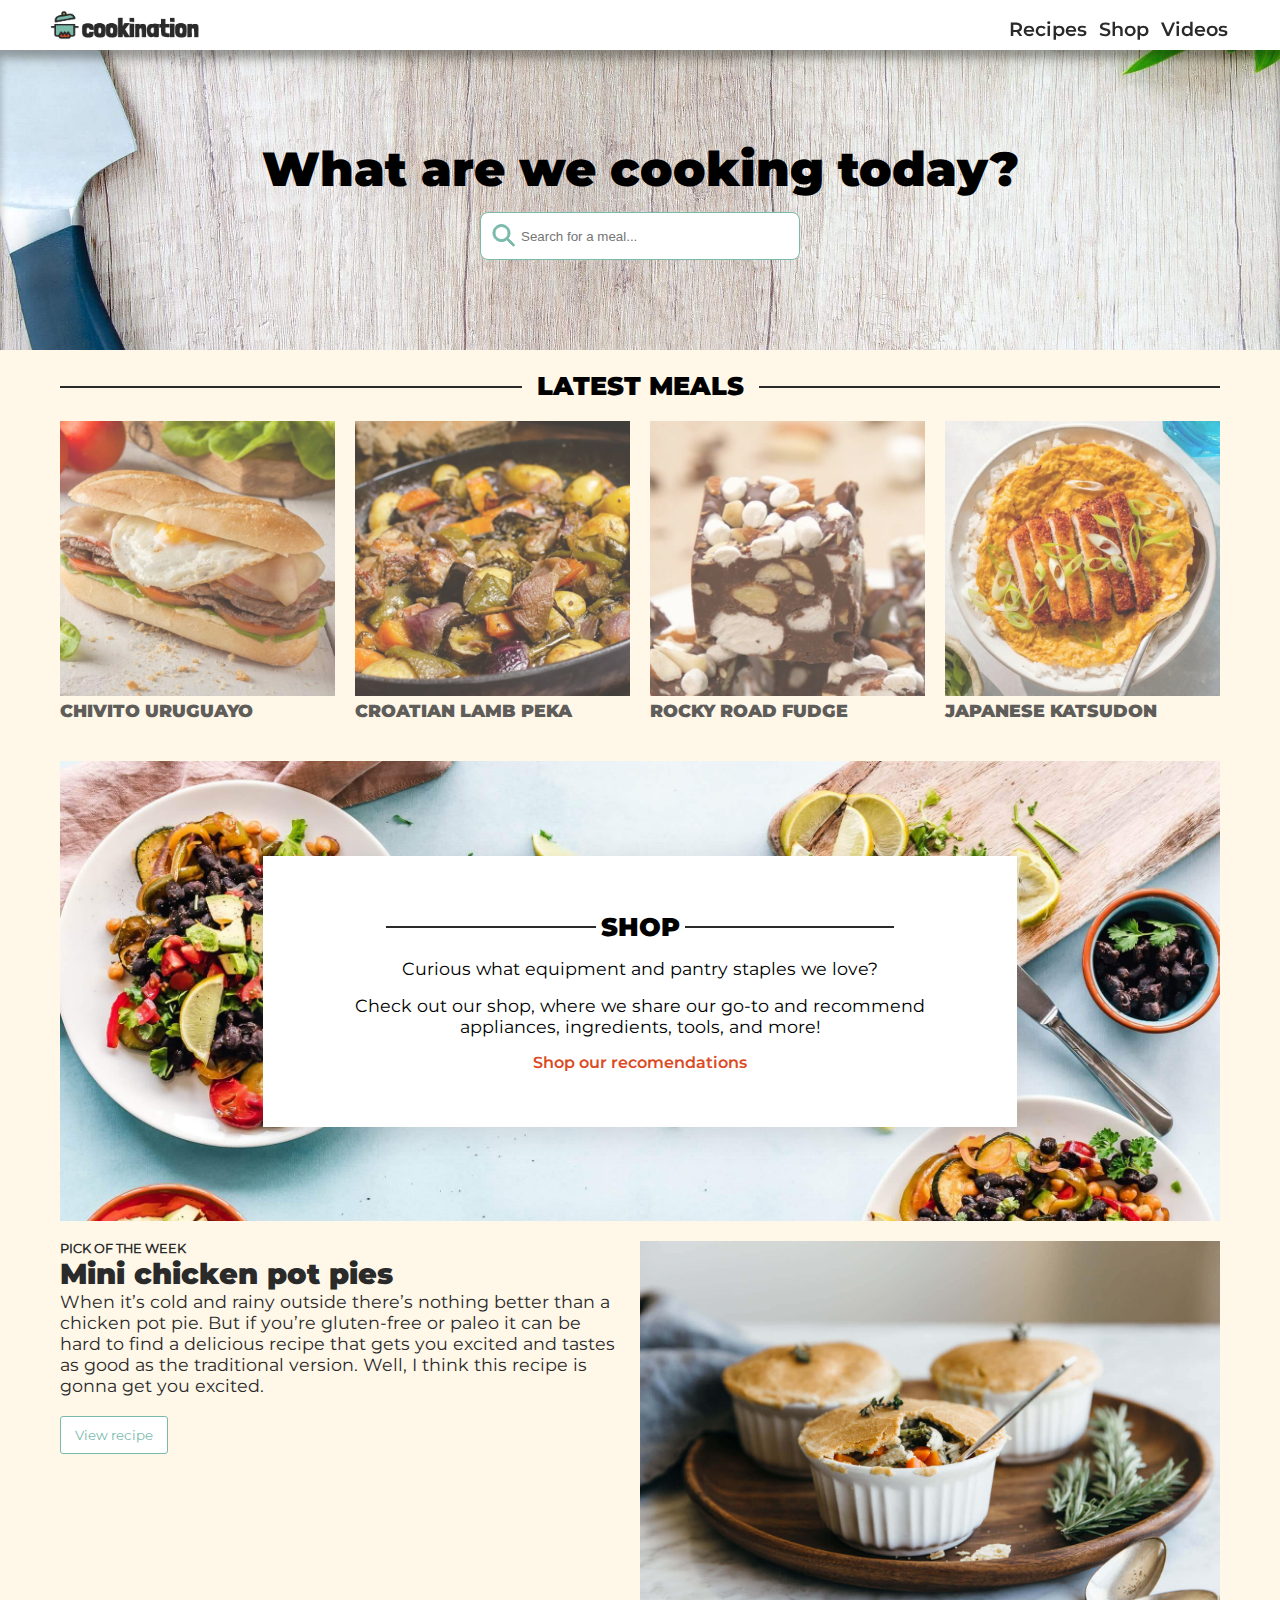
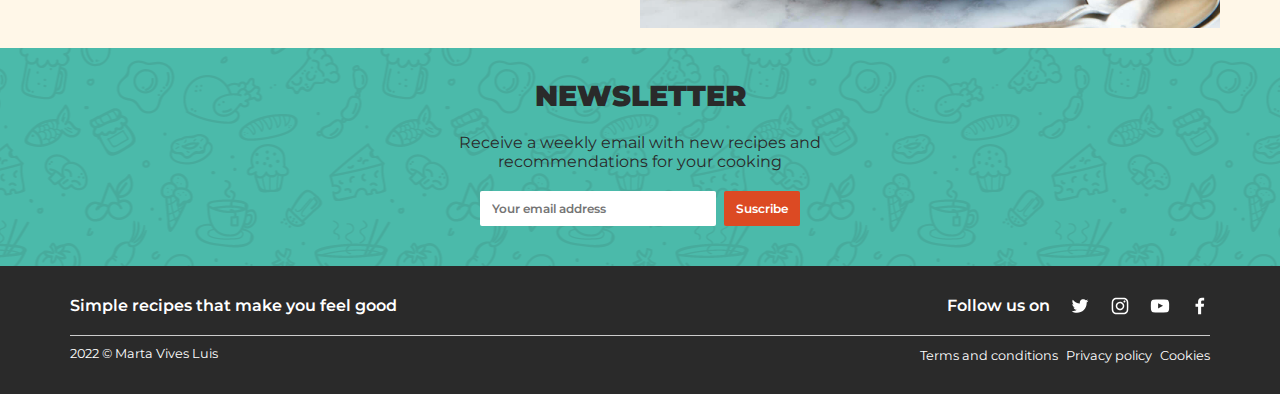
==== index.html @ 06e0c0ee "first version" ====
<!DOCTYPE html>
<html lang="en-US">

<head>
    <meta charset='utf-8'>
    <title>Index Page</title>
    <meta name='viewport' content='width=device-width, initial-scale=1'>
    <link rel='stylesheet' type='text/css' media='screen' href='styles.css'>
    <link rel="preconnect" href="https://fonts.googleapis.com">
    <link rel="preconnect" href="https://fonts.gstatic.com" crossorigin>
</head>

<body id="index">
    <header class="header-principal">
        <div class="container">
            <a href="index.html">
                <img src="img/logos/logo.png" class="header-logo" alt="Logo cooking">
            </a>
            <nav>
                <ul>
                    <li><a href="recipes.html">Recipes</a></li>
                    <li><a href="shop.html">Shop</a></li>
                    <li><a href="videos.html">Videos</a></li>
                </ul>
            </nav>
        </div>
    </header>
    <section class="search">
        <div class="search-container">
            <h1>
                What are we cooking today?
            </h1>
            <div class="input-container">
                <input type="search" name="search" id="search" placeholder="Search for a meal...">
                <svg class="input-icon-search" width="23" height="23" viewBox="0 0 23 23" fill="none"
                xmlns="http://www.w3.org/2000/svg">
                <path
                d="M16.4288 13.9992L16.1834 14.3437L16.4825 14.6428L22.2071 20.3674C22.5976 20.7579 22.5976 21.3911 22.2071 21.7816C21.8166 22.172 21.1834 22.172 20.7929 21.7816L15.0683 16.057L14.7692 15.7579L14.4247 16.0032C13.0354 16.9927 11.3364 17.5745 9.5 17.5745C4.80558 17.5745 1 13.7689 1 9.07446C1 4.38004 4.80558 0.574463 9.5 0.574463C14.1944 0.574463 18 4.38004 18 9.07446C18 10.9108 17.4182 12.6099 16.4288 13.9992ZM9.5 2.57446C5.91015 2.57446 3 5.48461 3 9.07446C3 12.6643 5.91014 15.5745 9.5 15.5745C13.0898 15.5745 16 12.6643 16 9.07446C16 5.48461 13.0898 2.57446 9.5 2.57446Z"
                fill="#79BAAB" stroke="#79BAAB" />
            </svg>
        </div>
    </div>
    </section>
   
    <div class="home-container">
    <section class="articles-grid">
            <div class="container-articles-grid">
                <h2>
                    <span><span class="black-bar"> </span>Latest Meals<span class="black-bar"> </span></span>
                </h2>
            </div>
            <div class="container-articles-grid-photos">
                <div class="container-articles-grid-link">
                    <a href="" title="Chivito Uruguayo recipe">
                        <img src="img/meals/chivito.jpg" alt="Logo cooking">
                        <h3>
                            Chivito uruguayo
                        </h3>
                    </a>
                </div>
                <div class="container-articles-grid-link">
                    <a href="" title="Croatian Lamb Peka recipe">
                        <img src="img/meals/lamb-peka.jpg" alt="Logo cooking">
                        <h3>
                            Croatian Lamb Peka
                        </h3>
                    </a>
                </div>
                <div class="container-articles-grid-link">
                    <a href="" title="Rocky Road Fudge recipe">
                        <img src="img/meals/rocky-road.jpg" alt="Logo cooking">
                        <h3>
                            Rocky Road Fudge
                        </h3>
                    </a>
                </div>
                <div class="container-articles-grid-link">
                    <a href="" title="Japanese Katsudon recipe">
                        <img src="img/meals/katsudon.jpg" alt="Logo cooking">
                        <h3>
                            Japanese Katsudon
                        </h3>
                    </a>
                </div>
            </div>
        </section>
        <section class="shop-information">
            <div class="card-shop">
                <h2>
                    <span>
                        Shop
                    </span>
                </h2>
                <p>
                    Curious what equipment and pantry staples we love?
                </p>
                <p>
                    Check out our shop, where we share our go-to and recommend appliances, ingredients, tools, and more!
                </p>
                <a href="#">
                    Shop our recomendations
                </a>
            </div>
        </section>
        <article class="Mini-chicken">
            <div class="mini-chicken-article-info">
            <header>
                <h4>
                    Pick of the week
                </h4>
                <h5>
                    Mini chicken pot pies
                </h5>
            </header>
            <p class="intro">
                When it’s cold and rainy outside there’s nothing better than a chicken pot pie. But if you’re
                gluten-free or paleo it can be hard to find a delicious recipe that gets you excited and tastes as good
                as the traditional version. Well, I think this recipe is gonna get you excited.
            </p>
            <p><button type="submit">View recipe</button></p>
        </div>
            <img src="img/pick-week.jpg" alt="Logo cooking" class="article-image">
        </article>
    </div>
        
    <footer>
        <div class="social-container">
            <div class="text-container">
                <h5>
                    NEWSLETTER
                </h5>
                <p>
                    Receive a weekly email with new recipes and recommendations for your cooking
                </p>
                <div class="newsletter">
                    <input type="email" placeholder="Your email address" name="email" id="email">
                    <button type="submit">Suscribe</button>
                </div>
            </div>
        </div>
        <div class="social-media">
            <div class="separator-contents">
                <div class="social-media-links">
                    <p class="bold-paragraph">
                        Simple recipes that make you feel good
                    </p>
                    <div class="social-media-links-icons">
                        <p>
                            Follow us on
                        </p>
                        <ul class="list-images">
                            <li class="twitter"><a href="#"></a></li>
                            <li class="instagram"><a href=""></a></li>
                            <li class="youtube"><a href=""></a></li>
                            <li class="facebook"><a href=""></a></li>
                        </ul>
                    </div>
                </div>
                <hr>
                <div class="social-media-resources">
                    <p class="student-data">2022 &copy; Marta Vives Luis</p>
                    <ul class="web-links-interest">
                        <li><a href="">Terms and conditions</a></li>
                        <li><a href="">Privacy policy</a></li>
                        <li><a href="">Cookies</a></li>
                    </ul>
                </div>
            </div>
        </div>
    
    </footer>
</body>



</html>
---- styles.css ----
/*Fonts*/
@font-face {
  font-family: "Montserrat-400";
  font-style: normal;
  font-weight: 400;
  font-display: swap;
  src: url(./fonts/400.woff2) format("woff2");
  unicode-range: U+0000-00FF, U+0131, U+0152-0153, U+02BB-02BC, U+02C6, U+02DA,
    U+02DC, U+2000-206F, U+2074, U+20AC, U+2122, U+2191, U+2193, U+2212, U+2215,
    U+FEFF, U+FFFD;
}
@font-face {
  font-family: "Montserrat-600";
  font-style: normal;
  font-weight: 600;
  font-display: swap;
  src: url(./fonts/600.woff2) format("woff2");
  unicode-range: U+0000-00FF, U+0131, U+0152-0153, U+02BB-02BC, U+02C6, U+02DA,
    U+02DC, U+2000-206F, U+2074, U+20AC, U+2122, U+2191, U+2193, U+2212, U+2215,
    U+FEFF, U+FFFD;
}
@font-face {
  font-family: "Montserrat-900";
  font-style: normal;
  font-weight: 900;
  font-display: swap;
  src: url(./fonts/900.woff2) format("woff2");
  unicode-range: U+0000-00FF, U+0131, U+0152-0153, U+02BB-02BC, U+02C6, U+02DA,
    U+02DC, U+2000-206F, U+2074, U+20AC, U+2122, U+2191, U+2193, U+2212, U+2215,
    U+FEFF, U+FFFD;
}
/*Main Styles*/
:root {
  --text-color: #2a2a2a;
  --dark-background: #2a2a2a;
  --text-color-dark-background: #ffffff;
  --header-background-color: #ffffff;
  --principal-color: #79baab;
  --news-letter-background: #4bbaaa;
  /*--principal-color: #309aa3;*/
  --principal-color-light: #c5e1db;
  --contrast-color: #dc4a23;
  --contrast-color-light: #eb9781;
  --body-background-color: #fff7e8;
  --principal-color-opacity: rgba(0, 143, 155, 0.4);
}
/*Restart the styles*/
* {
  margin: 0;
  padding: 0;
  list-style: none;
  box-sizing: border-box;
  text-decoration: none;
}
/*******************/
/****GENERAL ONES****/
html {
  height: 100%;
}
body {
  height: 100%;
  background-color: var(--body-background-color);
}
h1 {
  font-size: 3rem;
  text-align: center;
  text-transform: uppercase;
  font-family: Montserrat-900;
}
h2 {
  width: 100%;
  text-align: center;
  position: relative;
  font-size: 1.6rem;
  text-transform: uppercase;
  font-family: Montserrat-900;
}
h2::before {
  border-top: 2px solid var(--text-color);
  content: "";
  position: absolute;
  top: 50%;
  left: 20px;
  right: 20px;
  bottom: 0;
}
h2 span {
  padding: 0 5px;
  position: relative;
  width: 80%;
  margin: 20px auto;
}
h3 {
  font-size: 1.1em;
  font-family: Montserrat-900;
  text-transform: uppercase;
  color: var(--text-color);
}
h4 {
  font-size: 0.8em;
  font-family: Montserrat-400;
  text-transform: uppercase;
  color: var(--text-color);
}
h5 {
  color: var(--text-color);
  font-family: Montserrat-900;
  font-size: 1.8em;
}
h6 {
  font-size: 1.1em;
  font-family: Montserrat-900;
  text-transform: uppercase;
  color: var(--text-color);
}
p {
  font-family: Montserrat-400;
  font-size: 1em;
}
/********************************************************************/
/*******************************Header*******************************/
.header-principal {
  background-color: var(--header-background-color);
  top: 0;
  padding-top: 10px;
  padding-bottom: 10px;
  min-width: 220px;
  position: fixed;
  z-index: 100;
  width: 100%;
  height:80px;
}
.header-principal .container {
  display: flex;
  flex-direction: column;
  align-items: center;
}
.header-logo {
  width: 150px;
  height: auto;
}
.header-principal .container nav ul {
  display: flex;
  margin-top: 4px;
}
.header-principal .container nav ul li {
  margin-right: 12px;
}
.header-principal .container nav ul li a {
  color: var(--text-color);
  font-family: Montserrat-600;
  font-size: 1.2rem;
}
.header-principal .container nav ul li a:hover {
  color: var(--principal-color);
  border-bottom-color: var(--principal-color);
}
.header-principal .container nav ul li.selected a {
  border-bottom: 1.4px dashed black;
  padding-bottom: 1px;
  font-family: Montserrat-900;
}
.header-principal .container nav ul li.selected a:hover {
  border-bottom-color: var(--principal-color);
}
/********************************************************************/
/*********************STYLES***********************/
.search {
  min-width: 220px;
  margin-top: 80px;
}
.search .search-container {
  background-image: url("img/knife-bg.jpg");
  background-size: cover;
  background-position: center;
  background-repeat: no-repeat;
  height: 300px;
  display: flex;
  flex-direction: column;
  align-items: center;
  justify-content: center;
  box-shadow: rgb(0 0 0 / 30%) 0px 8px 8px 0px inset;
}
.search .search-container h1 {
  text-align: center;
  text-transform: none;
  margin-bottom: 14px;
  width: 75%;
}
.input-container {
  width: 75%;
  position: relative;
  z-index: 10;
}
.input-container input {
  height: 48px;
  width: 100%;
  border-radius: 8px;
  padding-left: 40px;
  border: 1px solid var(--principal-color);
}
.input-container .input-icon-search {
  position: absolute;
  left: 12px;
  top: 12px;
}
.main-content-container .filters {
  display: none; /*no aparezca/ocupe espacio*/
  padding-top: 15px;
}
.main-content-container .filters .search-filter , .main-content-container .filters .filter-option1, .main-content-container .filters .filter-option2{
    margin-left:20px;
    margin-right:20px;
    margin-bottom: 15px;

  }
.main-content-container .filters .search-filter h3, .main-content-container .filters .filter-option1 h3, .main-content-container .filters .search-filter h3, .main-content-container .filters .filter-option2 h3{
    margin-bottom: 10px
  }
.main-content-container .filters .input-container {
    width: 100%;
  }
.main-content-container .filters .filter-option1 .filter-option1-list li, .main-content-container .filters .filter-option2 .filter-option1-list li{
    margin-bottom: 4px;
    display: flex;
    align-items: center;
    gap: 5px;
    font-family: Montserrat-400;
    font-size: 0.8em;
    align-items: center;
}
#index .articles-grid .container-articles-grid-photos{
  margin-bottom:20px;
  margin-top:20px;
}
#index .articles-grid{
  margin-top:20px;
}
.articles-grid .container-articles-grid {
  width: 100%;
}
.articles-grid .container-articles-grid h2 span {
  background-color: var(--body-background-color);
}
.articles-grid .container-articles-grid-photos {
  display: grid;
  grid-template-columns: repeat(auto-fill, minmax(174px, 1fr));
  grid-auto-rows: minmax(100px, auto);
  padding-left: 20px;
  padding-right: 20px;
  padding-bottom: 20px;
  gap: 20px;
}
.articles-grid .container-articles-grid-photos img {
  max-width: 100%;
  height: auto;
}
.articles-grid .container-articles-grid-photos .container-articles-grid-link {
  opacity: 0.75;
  transition: all 0.25s;
}
.articles-grid .container-articles-grid-photos .container-articles-grid-link:hover {
  transform: scale(1.075);
  opacity: 1;
}
.pagination-nav ul{
  margin-top: 20px;
  padding: 0 20px;
  display: flex;
  justify-content: center;
  gap: 10px;
}
.pagination-nav-link{
  font-family: Montserrat-600;
  color: var(--news-letter-background);
}
.pagination-nav-link-selected{
  font-family: Montserrat-600;
  color:var(--text-color);
}
.shop-information {
  background-image: url("img/shop-bg.jpg");
  background-size: cover;
  background-position: start;
  background-repeat: no-repeat;
  height: 460px;
  display: flex;
  align-items: center;
  justify-content: center;
  min-width: 220px;
  margin-left:20px;
  margin-right:20px;
}
.shop-information .card-shop {
  background-color: white;
  display: flex;
  flex-direction: column;
  justify-content: center;
  align-items: center;
  width: 90%;
  padding: 45px 55px;
  box-shadow: rgba(100, 100, 111, 0.2) 0px 7px 29px 0px;
  gap:16px;
}
.shop-information .card-shop p {
  font-family: Montserrat-400;
  text-align: center;
  margin-bottom: 0px;
  margin-top: 0px;
  font-size: 1.1em;
}
.shop-information .card-shop a {
  color: var(--contrast-color);
  font-family: Montserrat-600;
  text-align: center;
  display: block;
}
.shop-information .card-shop span {
  background-color: var(--header-background-color);
}
.shop-information .card-shop h2::before {
  left: 15%;
  right: 15%;

}
.Mini-chicken {
  margin: 20px;
  margin-bottom: 0;
  background-color: var(--body-background-color);
}
.Mini-chicken .intro {
  color: var(--text-color);
  font-family: Montserrat-400;
  font-size: 1.1em;
}
.Mini-chicken .article-image {
  width: 100%;
  height: auto;
}
.Mini-chicken p > button {
  color: var(--principal-color);
  padding: 10px 14px;
  border: 1px solid var(--principal-color);
  border-radius: 3px;
  background-color: var(--header-background-color);
  font-family: Montserrat-400;
  margin-top: 20px;
  margin-bottom: 20px;
}
/**********************************footer**********************************/
footer {
  min-width: 220px;
  display: flex;
  flex-direction: column;
  color: white;
}

footer ul li a {
  color: white;
}
footer .social-container {
  position: relative;
  margin-top: 20px;
  background: var(--news-letter-background);
  display: flex;
  flex-direction: column;
  align-items: center;
  justify-content: center;
}
footer .social-container .text-container {
  display: flex;
  flex-direction: column;
  align-items: center;
  justify-content: center;
  width: 60%;
  gap: 20px;
  margin: 30px auto 40px auto;
  text-align: center;
  z-index: 50;
  color:var(--text-color);
}
footer .social-container::before {
  content: "";
  display: block;
  position: absolute;
  left: 0;
  top: 0;
  z-index: 1;
  opacity: 0.1;
  background-image: url("img/doodle.png");
  background-size: initial;
  background-position: bottom;
  background-repeat: repeat;
  width: 100%;
  height: 100%;
}
footer .social-container .text-container p {
  padding: 0 1px;
}
footer .social-container .text-container .newsletter {
  display: flex;
  gap: 8px;
  width: 80%;
}
footer .social-container .text-container .newsletter input {
  width: 80%;
  padding: 10px 12px;
  font-family: Montserrat-600;
  font-size: 0.75em;
  padding-right: 10px;
  border: 0;
  border-radius: 2px;
}
footer .social-container .text-container .newsletter button {
  width: fit-content;
  padding: 10px 12px;
  background-color: var(--contrast-color);
  border-radius: 2px;
  border: 0.5px;
  color: white;
  font-family: Montserrat-600;
  font-size: 0.75em;
  transition: background-color 500ms;
}
footer .social-container .text-container .newsletter button:hover{
  background-color: #ef7655;
  transition: background-color 500ms;
  cursor: pointer;
  box-shadow: rgba(100, 100, 70, 0.8) 0px 4px 10px 0px;;
}
footer .social-media {
  background-color: var(--dark-background);
  color: white;
}
footer .social-media .separator-contents {
  width: 100%;
  padding: 30px;
  display: flex;
  flex-direction: column;
  align-items: center;
  justify-content: center;
}
footer .social-media .separator-contents .social-media-resources{
    display: flex;
    flex-direction: column;
    align-items: center;
    justify-content: center;
}
footer .social-media .separator-contents .social-media-resources .student-data{
  font-family: Montserrat-400;
  font-size: 0.8em;
}
footer .social-media .separator-contents .social-media-links .social-media-links-icons{
    display: flex;
    flex-direction: column;
    align-items: center;
    justify-content: center;
    gap: 10px;
}
footer .social-media .separator-contents .social-media-links .social-media-links-icons p{
  font-family: Montserrat-400;
}
footer .social-media .separator-contents hr {
  width: 100%;
  height: 1px;
  border: 0;
  border-top: 1px solid #ccc;
  margin-bottom: 10px;
}
footer .social-media .separator-contents .bold-paragraph {
  margin-bottom: 20px;
  font-family: Montserrat-600;
  text-align: center;
}
footer .social-media .separator-contents .list-images {
  display: flex;
  margin-bottom: 10px;
}
footer .social-media .separator-contents .list-images li {
  width: 20px;
  height: 20px;
}
footer .social-media .separator-contents .list-images li:not(.facebook) {
    margin-right: 20px;
}
footer .social-media .separator-contents .list-images li a::before {
  content: "";
  width: 20px;
  height: 20px;
  background-size: 100% 100%;
  background-repeat: no-repeat;
  background-position: 50% 50%;
  position: absolute;
}
.list-images > li.facebook a::before {
  background-image: url("../img/icons/facebook.svg");
}
.list-images > li.facebook a:hover {
  
  filter: invert(32%) sepia(20%) saturate(1529%) hue-rotate(182deg) brightness(97%) contrast(93%);
}

.list-images > li.instagram a::before {
  background-image: url("../img/icons/instagram.svg");
}
.list-images > li.instagram a:hover{
  filter: brightness(50%) invert(100%) sepia(25%) saturate(5836%) hue-rotate(311deg) brightness(107%) contrast(103%);
}
.list-images > li.twitter a::before {
  background-image: url("../img/icons/twitter.svg");
}
.list-images > li.twitter a:hover{
  filter: invert(47%) sepia(87%) saturate(1833%) hue-rotate(163deg) brightness(97%) contrast(104%);
}
.list-images > li.youtube a::before {
  background-image: url("../img/icons/youtube.svg");
}
.list-images > li.youtube a:hover {
  background-image: url("../img/icons/youtube.svg");
  filter: invert(40%) sepia(99%) saturate(5548%) hue-rotate(349deg) brightness(98%) contrast(103%);
}
footer .social-media .separator-contents .web-links-interest {
  margin-top: 20px;
    display: flex;
    justify-content: center;
    align-items: center;
    flex-direction: row;
    flex-wrap: wrap;
    gap: 8px;
}
footer .social-media .separator-contents .web-links-interest li a{
  font-family: Montserrat-400;
  font-size: 0.8em;
  transition: color 500ms;
  
}
footer .social-media .separator-contents .web-links-interest li a:hover{
  color:var(--principal-color);
  transition: color 500ms;
  transform:scale(1.075);
}
/**videos,recipes & shop**/
.introduction-section {
    margin-top: 100px;
    margin-bottom: 15px;
  }
.introduction-section .section-header {
    display: flex;
    gap: 10px;
    flex-direction: column;
    justify-content: center;
    align-items: center;
    padding: 10px 30px;
  }
.introduction-section .section-header p {
    text-align: center;
  } 
.introduction-section .videos-list-cards {
    padding: 10px;
    padding-right: 14px;
    display: grid;
    gap: 20px;
    display: grid;
    grid-template-columns: 1fr;
    max-width: 1200px;
    margin: auto;
  }
.introduction-section .videos-list-cards .video-card {
    background-color: var(--header-background-color);
  }
.introduction-section .videos-list-cards .video-card .video-player {
    width: 100%;
    height: 315px;
  }
.introduction-section .videos-list-cards .video-card .video-description {
    display: flex;
    gap: 10px;
    flex-direction: column;
    /* justify-content: center; */
    /* align-items:; */
    padding: 10px 10px;
  }
  /**************************/
/*Tamaño pantalla ordenador*/
@media screen and (min-width: 601px) {
  .header-principal {
    box-shadow: rgba(100, 100, 70, 0.2) 0px 7px 29px 0px;
    height:50px;
  }
  .search {
    margin-top: 50px;
  }
  .input-container {
    width: 25%;
    position: relative;
    z-index: 10;
  }
  .header-principal .container {
    display: flex;
    align-items: center;
    flex-direction: row;
    justify-content: space-between;
    max-width: 1200px;
    margin: 0 auto;
    padding-left: 10px;
  }
  .introduction-section .section-header {
    align-items: start;
    max-width: 1200px;
    margin: 0 auto;
    padding: 0px;
  }
  .introduction-section .section-header p {
    margin-right: 14px;
  }
  .main-content-container .filters {
    display: block; /*no aparezca/ocupe espacio*/
    background-color: white;
    margin-left: 13px;
    width: 25%;
  }
  footer .social-media .separator-contents .social-media-links .social-media-links-icons p{
    font-family: Montserrat-600;
  }
  .main-content-container {
    display: flex;
    flex-direction: row;
    max-width: 1200px;
    margin: 0 auto;
  }
  .home-container {
    max-width: 1200px;
    margin:0 auto;
  }
  .articles-grid {
    width: 100%;
  }
  .articles-grid .container-articles-grid-photos {
    display: grid;
    grid-template-columns: repeat(2, minmax(174px, 1fr));
    grid-auto-rows: minmax(100px, auto);
    padding-left: 20px;
    padding-right: 20px;
    padding-bottom: 20px;
    gap: 20px;
  }
  #index .articles-grid .container-articles-grid-photos {
    display: grid;
    grid-template-columns: repeat(4, minmax(80px, 1fr));
    grid-auto-rows: minmax(80px, auto);
    padding-left: 20px;
    padding-right: 20px;
    padding-bottom: 20px;
    gap: 20px;
  }
  .shop-information .card-shop {
    background-color: white;
    display: flex;
    flex-direction: column;
    justify-content: center;
    align-items: center;
    width: 65%;
    padding: 55px 60px;
    box-shadow: rgba(100, 100, 111, 0.2) 0px 7px 29px 0px;
    gap:16px;
  }
  .shop-information .card-shop h2::before {
    left: 10%;
    right: 10%;
  }
  .introduction-section .videos-list-cards {
    grid-template-columns: repeat(2, 1fr);
  }
  .social-container .text-container {
    max-width: 20%;
    min-width: 400px;
  }
  .social-media-links {
    width: 100%;
    align-items: center;
  }
  .social-media .separator-contents {
    max-width: 1200px;
    margin: 0 auto;
    padding: 0;
  }
  .social-media-links {
    display: flex;
    flex-direction: row;
    align-items: normal;
    justify-content: space-between;
  }
  footer .social-media .separator-contents .web-links-interest {
      margin-top:0;
  }
  footer .social-media .separator-contents .social-media-resources{
    display: flex;
    flex-direction: row;
    align-items: normal;
    justify-content: space-between;
    width:100%
  }
  .separator-contents .bold-paragraph {
    margin-bottom: 0px;
  }
  footer .social-media .separator-contents .social-media-links .social-media-links-icons {
    display: flex;
    flex-direction: row;
    align-items: normal;
    gap: 20px;
  }
  .introduction-section .section-header p {
    text-align: left;
}
.introduction-section{
    margin-left:20px;
}
.Mini-chicken{
    display: flex;
    align-items: left;
    flex-direction: row;
    gap:20px;
}
.Mini-chicken .article-image{
    width:50%;
}
.mini-chicken-article-info{
    display: flex;
    align-items: left;
    flex-direction: column;
    width:50%;
}
}
@media screen and (min-width: 801px) {
  .articles-grid .container-articles-grid-photos {
    display: grid;
    grid-template-columns: repeat(3, minmax(174px, 1fr));
    grid-auto-rows: minmax(100px, auto);
    padding-left: 20px;
    padding-right: 20px;
    padding-bottom: 20px;
    gap: 20px;
  }
}
@media screen and (max-width: 360px) {
  .shop-information .card-shop {
    padding: 6px 6px;
    box-shadow: rgba(100, 100, 111, 0.2) 0px 7px 29px 0px;
  }
  footer .social-container .text-container .newsletter{
    display: flex;
    align-items: center;
    flex-direction: column;
    width: 100%;
  }
  footer .social-container .text-container .newsletter button{
    
    width: 80%;
  }
}
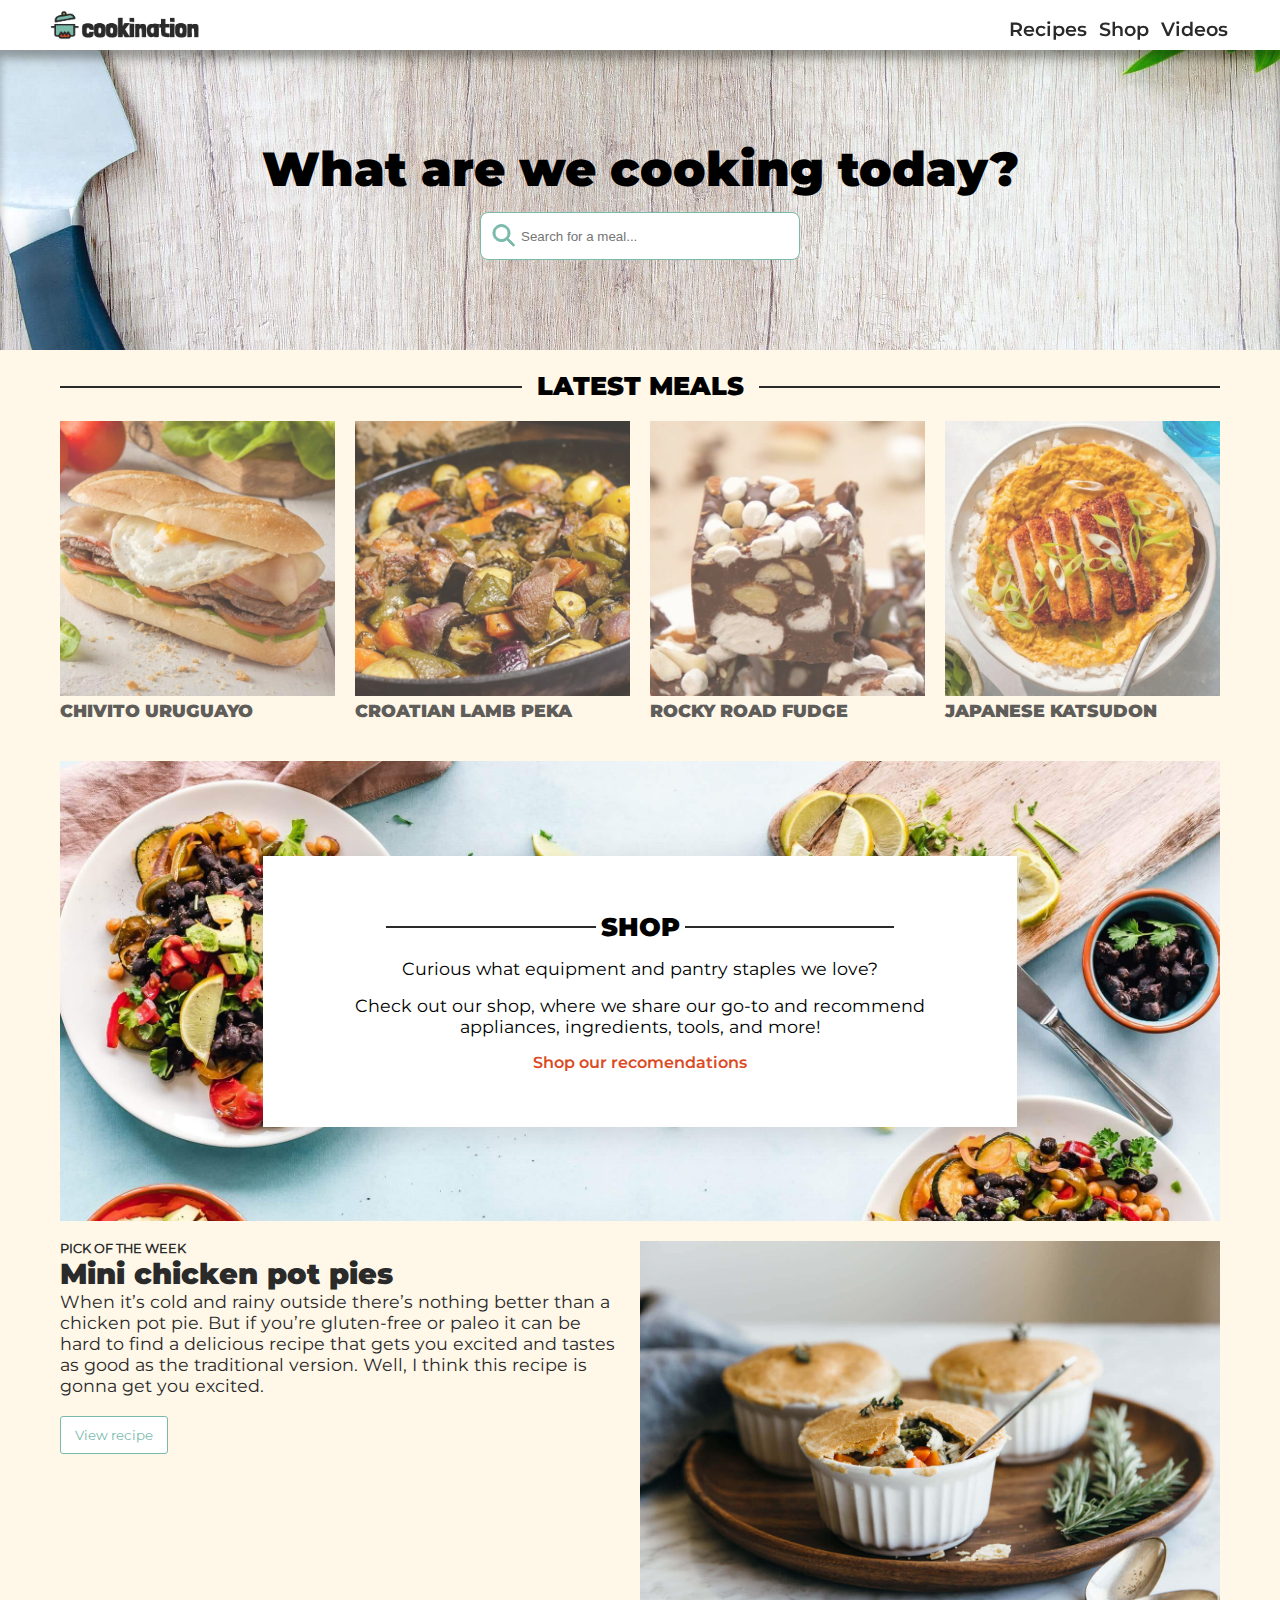
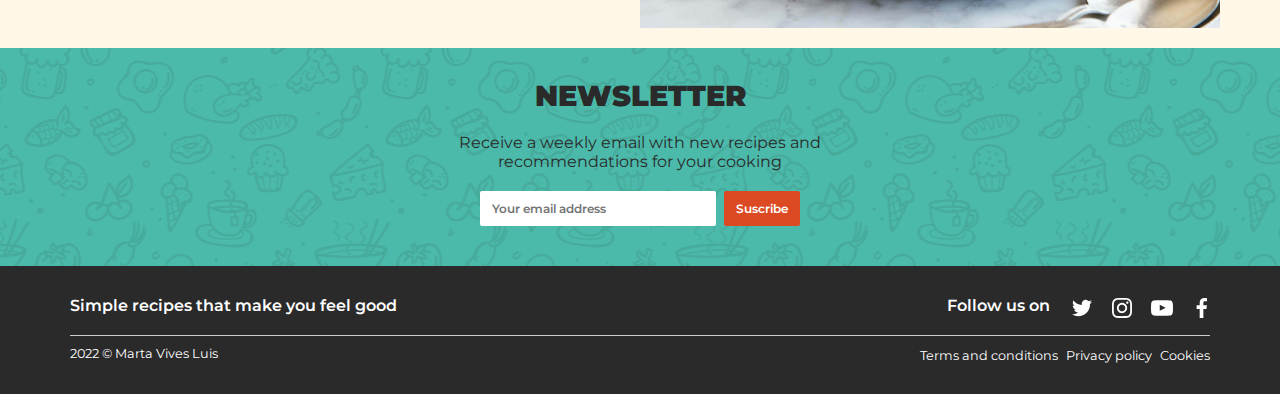
==== commit e4ebf995: "svg problem" ====
--- a/index.html
+++ b/index.html
@@ -149,10 +149,10 @@
                             Follow us on
                         </p>
                         <ul class="list-images">
-                            <li class="twitter"><a href="#"></a></li>
-                            <li class="instagram"><a href=""></a></li>
-                            <li class="youtube"><a href=""></a></li>
-                            <li class="facebook"><a href=""></a></li>
+                            <li class="twitter"><a href="#"><img src="img/icons/twitter.svg" /></a></li>
+                            <li class="instagram"><a href=""><img src="img/icons/instagram.svg" /></a></li>
+                            <li class="youtube"><a href=""><img src="img/icons/youtube.svg" /></a></li>
+                            <li class="facebook"><a href=""><img src="img/icons/facebook.svg" /></a></li>
                         </ul>
                     </div>
                 </div>
--- a/styles.css
+++ b/styles.css
@@ -492,33 +492,23 @@
   background-position: 50% 50%;
   position: absolute;
 }
-.list-images > li.facebook a::before {
-  background-image: url("../img/icons/facebook.svg");
-}
+
 .list-images > li.facebook a:hover {
-  
   filter: invert(32%) sepia(20%) saturate(1529%) hue-rotate(182deg) brightness(97%) contrast(93%);
 }
 
-.list-images > li.instagram a::before {
-  background-image: url("../img/icons/instagram.svg");
-}
 .list-images > li.instagram a:hover{
   filter: brightness(50%) invert(100%) sepia(25%) saturate(5836%) hue-rotate(311deg) brightness(107%) contrast(103%);
 }
-.list-images > li.twitter a::before {
-  background-image: url("../img/icons/twitter.svg");
-}
+
 .list-images > li.twitter a:hover{
   filter: invert(47%) sepia(87%) saturate(1833%) hue-rotate(163deg) brightness(97%) contrast(104%);
 }
-.list-images > li.youtube a::before {
-  background-image: url("../img/icons/youtube.svg");
-}
+
 .list-images > li.youtube a:hover {
-  background-image: url("../img/icons/youtube.svg");
   filter: invert(40%) sepia(99%) saturate(5548%) hue-rotate(349deg) brightness(98%) contrast(103%);
 }
+
 footer .social-media .separator-contents .web-links-interest {
   margin-top: 20px;
     display: flex;
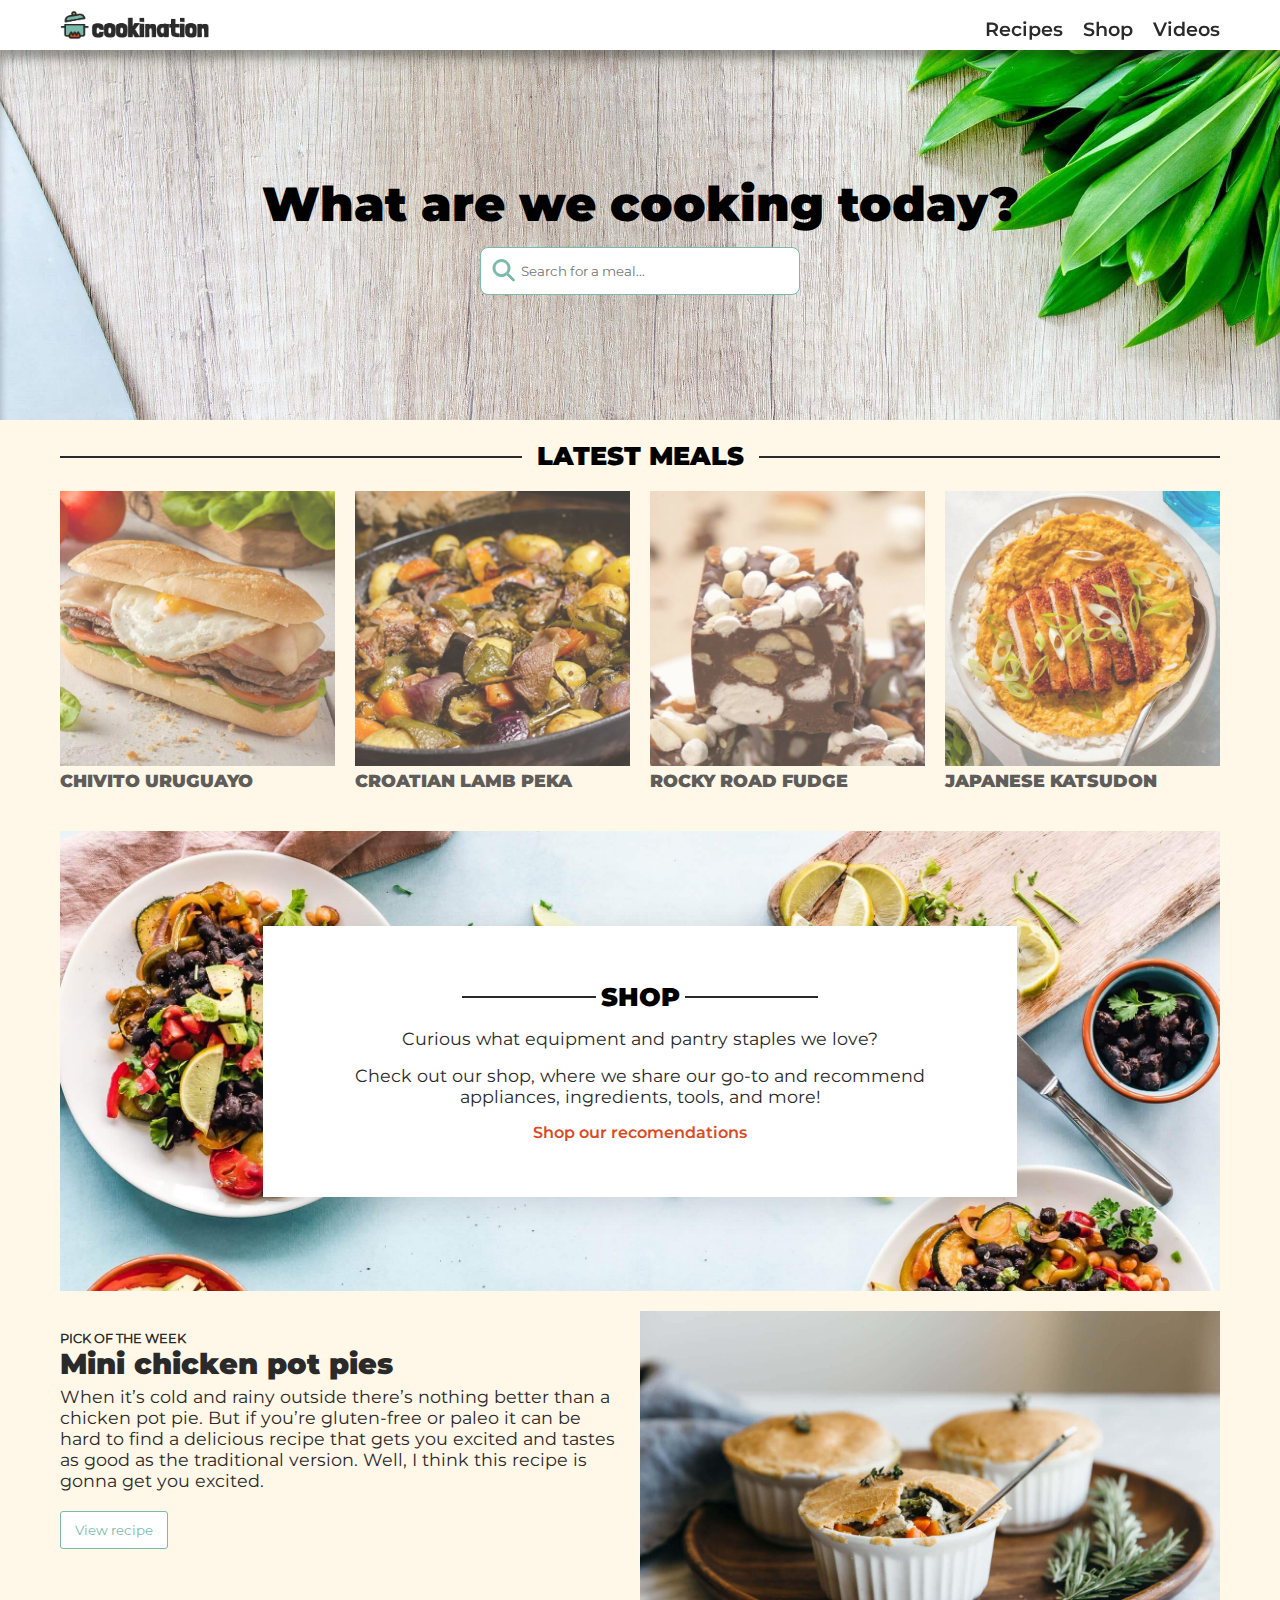
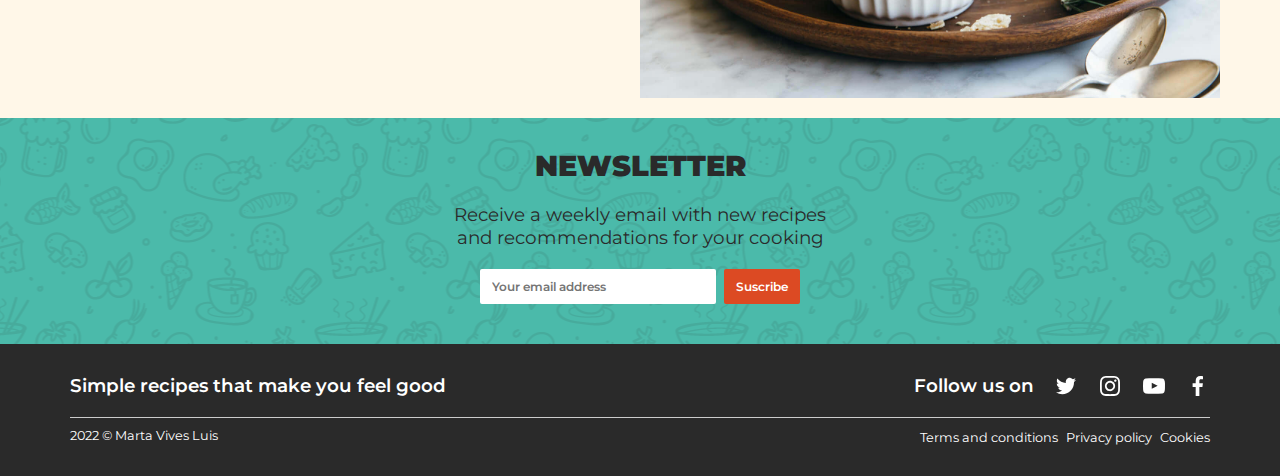
==== commit 4de9bbad: "modified some properties" ====
--- a/index.html
+++ b/index.html
@@ -14,7 +14,9 @@
     <header class="header-principal">
         <div class="container">
             <a href="index.html">
-                <img src="img/logos/logo.png" class="header-logo" alt="Logo cooking">
+                <img src="img/logos/logo.png" class="header-logo" width="150"
+                height="auto" alt="Logo cooking">
+                
             </a>
             <nav>
                 <ul>
@@ -97,7 +99,7 @@
                 <p>
                     Check out our shop, where we share our go-to and recommend appliances, ingredients, tools, and more!
                 </p>
-                <a href="#">
+                <a href="shop.html">
                     Shop our recomendations
                 </a>
             </div>
--- a/styles.css
+++ b/styles.css
@@ -106,7 +106,9 @@
   color: var(--text-color);
   font-family: Montserrat-900;
   font-size: 1.8em;
-}
+  margin-bottom:5px;
+}
+
 h6 {
   font-size: 1.1em;
   font-family: Montserrat-900;
@@ -115,7 +117,11 @@
 }
 p {
   font-family: Montserrat-400;
-  font-size: 1em;
+  font-size: 1.15em;
+  color:var(--text-color);
+}
+footer p{
+  color:white;
 }
 /********************************************************************/
 /*******************************Header*******************************/
@@ -135,16 +141,12 @@
   flex-direction: column;
   align-items: center;
 }
-.header-logo {
-  width: 150px;
-  height: auto;
-}
 .header-principal .container nav ul {
   display: flex;
   margin-top: 4px;
 }
 .header-principal .container nav ul li {
-  margin-right: 12px;
+  margin-right: 20px;
 }
 .header-principal .container nav ul li a {
   color: var(--text-color);
@@ -172,9 +174,9 @@
 .search .search-container {
   background-image: url("img/knife-bg.jpg");
   background-size: cover;
-  background-position: center;
+  background-position: top;
   background-repeat: no-repeat;
-  height: 300px;
+  height: 370px;
   display: flex;
   flex-direction: column;
   align-items: center;
@@ -198,6 +200,7 @@
   border-radius: 8px;
   padding-left: 40px;
   border: 1px solid var(--principal-color);
+  font-family: 'Montserrat-400';
 }
 .input-container .input-icon-search {
   position: absolute;
@@ -378,6 +381,9 @@
   text-align: center;
   z-index: 50;
   color:var(--text-color);
+}
+footer .social-container .text-container > h5{
+  margin-bottom: 0px
 }
 footer .social-container::before {
   content: "";
@@ -396,6 +402,7 @@
 }
 footer .social-container .text-container p {
   padding: 0 1px;
+  color: var(--text-color)
 }
 footer .social-container .text-container .newsletter {
   display: flex;
@@ -476,10 +483,6 @@
   display: flex;
   margin-bottom: 10px;
 }
-footer .social-media .separator-contents .list-images li {
-  width: 20px;
-  height: 20px;
-}
 footer .social-media .separator-contents .list-images li:not(.facebook) {
     margin-right: 20px;
 }
@@ -533,6 +536,7 @@
 .introduction-section {
     margin-top: 100px;
     margin-bottom: 15px;
+    
   }
 .introduction-section .section-header {
     display: flex;
@@ -541,13 +545,13 @@
     justify-content: center;
     align-items: center;
     padding: 10px 30px;
+    padding-left:20px;
   }
 .introduction-section .section-header p {
     text-align: center;
   } 
 .introduction-section .videos-list-cards {
-    padding: 10px;
-    padding-right: 14px;
+    padding: 10px 20px;
     display: grid;
     gap: 20px;
     display: grid;
@@ -586,19 +590,17 @@
     z-index: 10;
   }
   .header-principal .container {
-    display: flex;
-    align-items: center;
     flex-direction: row;
     justify-content: space-between;
     max-width: 1200px;
     margin: 0 auto;
-    padding-left: 10px;
+    padding-left: 20px;
   }
   .introduction-section .section-header {
     align-items: start;
     max-width: 1200px;
     margin: 0 auto;
-    padding: 0px;
+    
   }
   .introduction-section .section-header p {
     margin-right: 14px;
@@ -606,7 +608,6 @@
   .main-content-container .filters {
     display: block; /*no aparezca/ocupe espacio*/
     background-color: white;
-    margin-left: 13px;
     width: 25%;
   }
   footer .social-media .separator-contents .social-media-links .social-media-links-icons p{
@@ -617,6 +618,7 @@
     flex-direction: row;
     max-width: 1200px;
     margin: 0 auto;
+    padding-left:20px;
   }
   .home-container {
     max-width: 1200px;
@@ -655,8 +657,8 @@
     gap:16px;
   }
   .shop-information .card-shop h2::before {
-    left: 10%;
-    right: 10%;
+    left: 22%;
+    right: 22%;
   }
   .introduction-section .videos-list-cards {
     grid-template-columns: repeat(2, 1fr);
@@ -702,9 +704,7 @@
   .introduction-section .section-header p {
     text-align: left;
 }
-.introduction-section{
-    margin-left:20px;
-}
+
 .Mini-chicken{
     display: flex;
     align-items: left;
@@ -719,6 +719,7 @@
     align-items: left;
     flex-direction: column;
     width:50%;
+    padding-top:20px;
 }
 }
 @media screen and (min-width: 801px) {
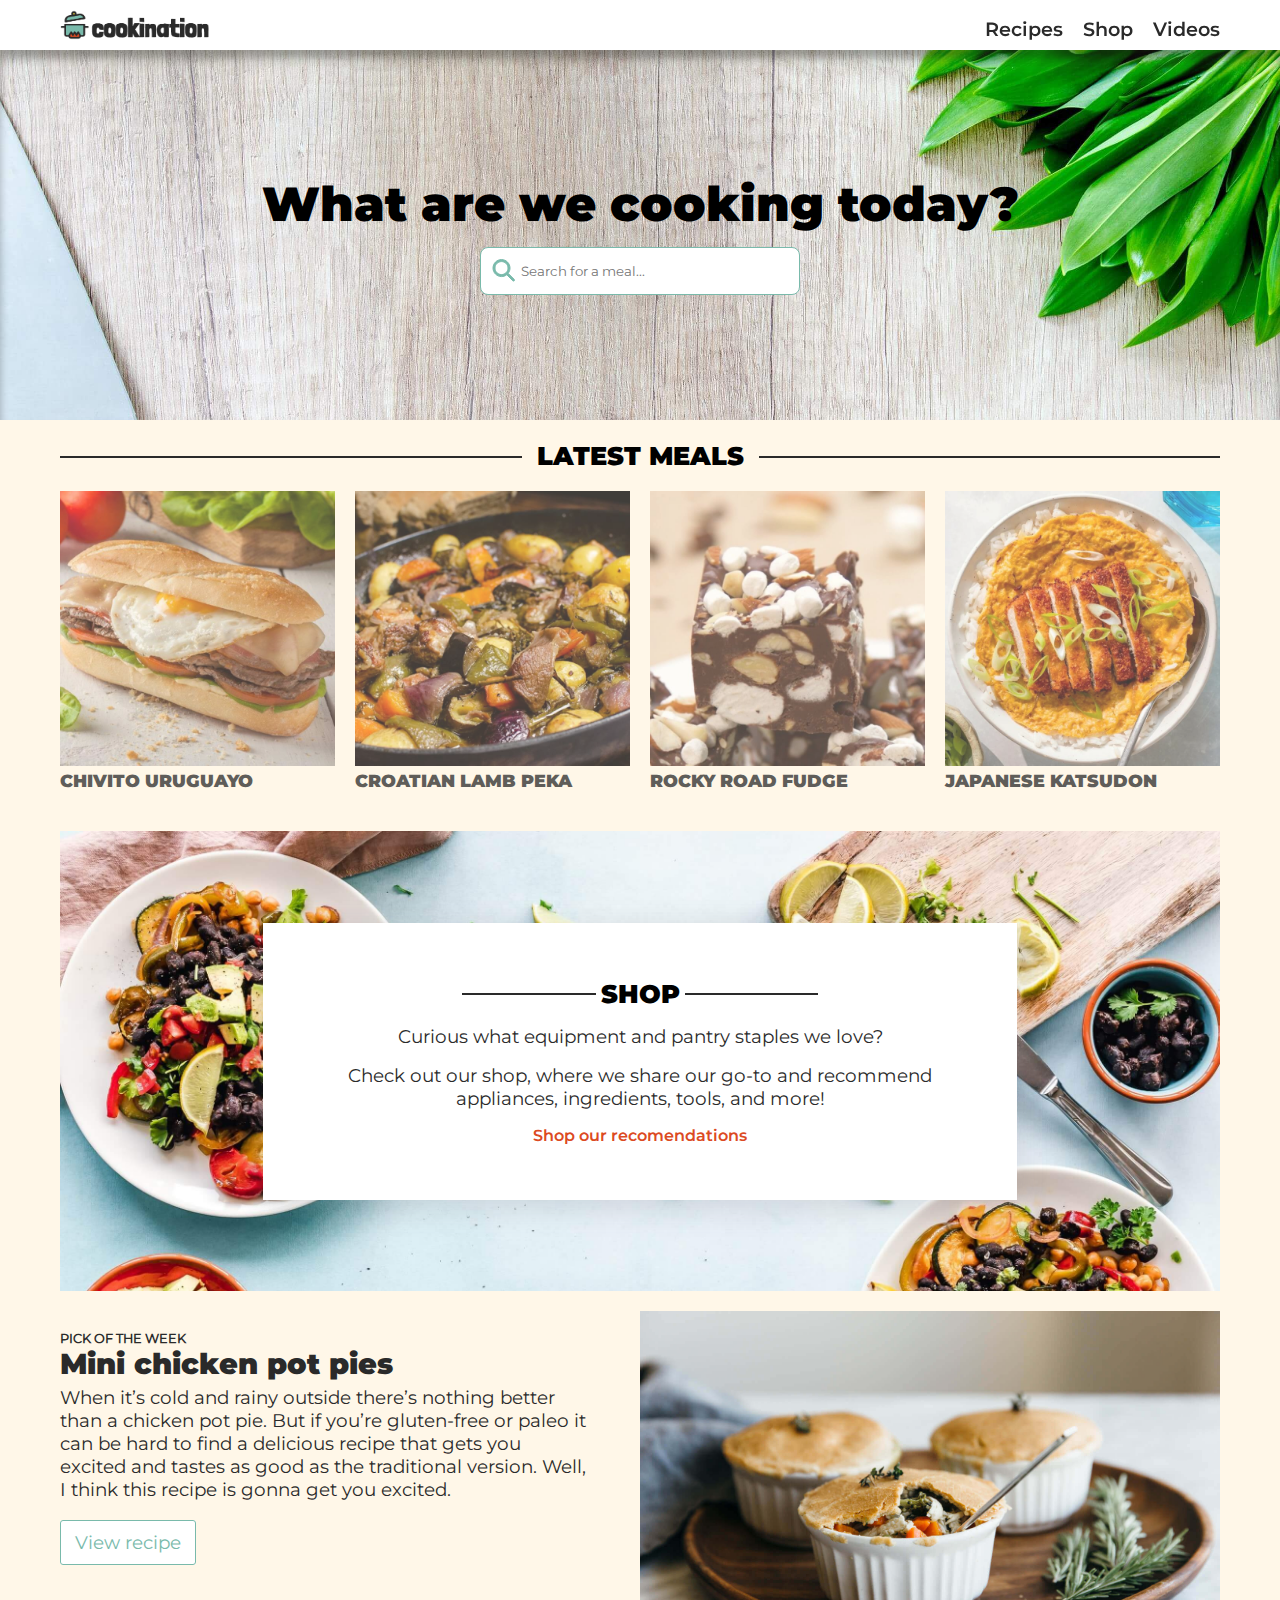
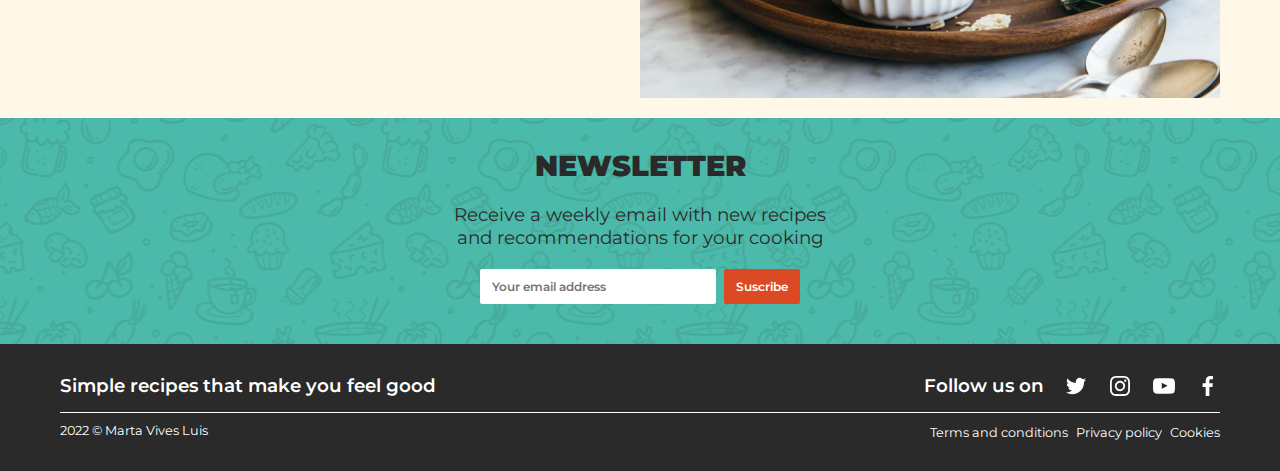
==== commit 50ef39db: "ordered some attributes" ====
--- a/index.html
+++ b/index.html
@@ -2,12 +2,11 @@
 <html lang="en-US">
 
 <head>
-    <meta charset='utf-8'>
-    <title>Index Page</title>
-    <meta name='viewport' content='width=device-width, initial-scale=1'>
-    <link rel='stylesheet' type='text/css' media='screen' href='styles.css'>
-    <link rel="preconnect" href="https://fonts.googleapis.com">
-    <link rel="preconnect" href="https://fonts.gstatic.com" crossorigin>
+    <meta charset="utf-8">
+    <meta name="viewport" content="width=device-width, initial-scale=1.0">
+    <title>Index | COOKINATION</title>   
+    <meta name="description" content="You have entered in amazing world of cookination! Thanks to it you will improve fast your cooking habilities!">
+    <link rel="stylesheet" href="css/styles.css">
 </head>
 
 <body id="index">
@@ -43,7 +42,6 @@
         </div>
     </div>
     </section>
-   
     <div class="home-container">
     <section class="articles-grid">
             <div class="container-articles-grid">
@@ -119,12 +117,13 @@
                 gluten-free or paleo it can be hard to find a delicious recipe that gets you excited and tastes as good
                 as the traditional version. Well, I think this recipe is gonna get you excited.
             </p>
-            <p><button type="submit">View recipe</button></p>
+            <p>            
+                <a class="link-button-appearance" href="https://www.freecodecamp.org/">View recipe</a>  
+            </p>
         </div>
             <img src="img/pick-week.jpg" alt="Logo cooking" class="article-image">
         </article>
-    </div>
-        
+    </div>   
     <footer>
         <div class="social-container">
             <div class="text-container">
@@ -134,10 +133,10 @@
                 <p>
                     Receive a weekly email with new recipes and recommendations for your cooking
                 </p>
-                <div class="newsletter">
-                    <input type="email" placeholder="Your email address" name="email" id="email">
+                <form class="newsletter">
+                    <input type="text" name="email" id="email" required placeholder="Your email address" pattern="[a-z0-9._%+-]+@[a-z0-9.-]+\.[a-z]{2,4}$">
                     <button type="submit">Suscribe</button>
-                </div>
+                </form>
             </div>
         </div>
         <div class="social-media">
@@ -151,7 +150,7 @@
                             Follow us on
                         </p>
                         <ul class="list-images">
-                            <li class="twitter"><a href="#"><img src="img/icons/twitter.svg" /></a></li>
+                            <li class="twitter"><a href=""><img src="img/icons/twitter.svg" /></a></li>
                             <li class="instagram"><a href=""><img src="img/icons/instagram.svg" /></a></li>
                             <li class="youtube"><a href=""><img src="img/icons/youtube.svg" /></a></li>
                             <li class="facebook"><a href=""><img src="img/icons/facebook.svg" /></a></li>
--- a/css/styles.css
+++ b/css/styles.css
@@ -0,0 +1,748 @@
+/*Fonts*/
+@font-face {
+  font-family: "Montserrat-400";
+  font-style: normal;
+  font-weight: 400;
+  font-display: swap;
+  src: url(../fonts/400.woff2) format("woff2");
+  unicode-range: U+0000-00FF, U+0131, U+0152-0153, U+02BB-02BC, U+02C6, U+02DA,
+    U+02DC, U+2000-206F, U+2074, U+20AC, U+2122, U+2191, U+2193, U+2212, U+2215,
+    U+FEFF, U+FFFD;
+}
+@font-face {
+  font-family: "Montserrat-600";
+  font-style: normal;
+  font-weight: 600;
+  font-display: swap;
+  src: url(../fonts/600.woff2) format("woff2");
+  unicode-range: U+0000-00FF, U+0131, U+0152-0153, U+02BB-02BC, U+02C6, U+02DA,
+    U+02DC, U+2000-206F, U+2074, U+20AC, U+2122, U+2191, U+2193, U+2212, U+2215,
+    U+FEFF, U+FFFD;
+}
+@font-face {
+  font-family: "Montserrat-900";
+  font-style: normal;
+  font-weight: 900;
+  font-display: swap;
+  src: url(../fonts/900.woff2) format("woff2");
+  unicode-range: U+0000-00FF, U+0131, U+0152-0153, U+02BB-02BC, U+02C6, U+02DA,
+    U+02DC, U+2000-206F, U+2074, U+20AC, U+2122, U+2191, U+2193, U+2212, U+2215,
+    U+FEFF, U+FFFD;
+}
+/*Main Styles*/
+:root {
+  --text-color: #2a2a2a;
+  --dark-background: #2a2a2a;
+  --text-color-dark-background: #ffffff;
+  --header-background-color: #ffffff;
+  --principal-color: #79baab;
+  --news-letter-background: #4bbaaa;
+  --principal-color-light: #c5e1db;
+  --contrast-color: #dc4a23;
+  --contrast-color-light: #eb9781;
+  --body-background-color: #fff7e8;
+  --principal-color-opacity: rgba(0, 143, 155, 0.4);
+}
+/*Restart the styles*/
+* {
+  margin: 0;
+  padding: 0;
+  list-style: none;
+  box-sizing: border-box;
+  text-decoration: none;
+}
+/*******************/
+/****GENERAL ONES****/
+html {
+  height: 100%;
+}
+body {
+  height: 100%;
+  background-color: var(--body-background-color);
+}
+h1 {
+  font-size: 3rem;
+  text-align: center;
+  text-transform: uppercase;
+  font-family: Montserrat-900;
+}
+h2 {
+  width: 100%;
+  text-align: center;
+  position: relative;
+  font-size: 1.6rem;
+  text-transform: uppercase;
+  font-family: Montserrat-900;
+}
+h2::before {
+  border-top: 2px solid var(--text-color);
+  content: "";
+  position: absolute;
+  top: 50%;
+  left: 20px;
+  right: 20px;
+  bottom: 0;
+}
+h2 span {
+  padding: 0 5px;
+  position: relative;
+  width: 80%;
+  margin: 20px auto;
+}
+h3 {
+  font-size: 1.1em;
+  font-family: Montserrat-900;
+  text-transform: uppercase;
+  color: var(--text-color);
+}
+h4 {
+  font-size: 0.8em;
+  font-family: Montserrat-400;
+  text-transform: uppercase;
+  color: var(--text-color);
+}
+h5 {
+  color: var(--text-color);
+  font-family: Montserrat-900;
+  font-size: 1.8em;
+  margin-bottom:5px;
+}
+h6 {
+  font-size: 1.1em;
+  font-family: Montserrat-900;
+  text-transform: uppercase;
+  color: var(--text-color);
+}
+p {
+  font-family: Montserrat-400;
+  font-size: 1.15em;
+  color:var(--text-color);
+}
+footer p{
+  color:white;
+}
+/********************************************************************/
+/*******************************Header*******************************/
+.header-principal {
+  background-color: var(--header-background-color);
+  top: 0;
+  padding-top: 10px;
+  padding-bottom: 10px;
+  min-width: 220px;
+  position: fixed;
+  z-index: 100;
+  width: 100%;
+  height:80px;
+}
+.header-principal .container {
+  display: flex;
+  flex-direction: column;
+  align-items: center;
+}
+.header-principal .container nav ul {
+  display: flex;
+  margin-top: 4px;
+}
+.header-principal .container nav ul li {
+  margin-right: 20px;
+}
+.header-principal .container nav ul li a {
+  color: var(--text-color);
+  font-family: Montserrat-600;
+  font-size: 1.2rem;
+}
+.header-principal .container nav ul li a:hover {
+  color: var(--principal-color);
+  border-bottom-color: var(--principal-color);
+}
+.header-principal .container nav ul li.selected a {
+  border-bottom: 1.4px dashed var(--text-color);
+  padding-bottom: 1px;
+  font-family: Montserrat-900;
+}
+.header-principal .container nav ul li.selected a:hover {
+  border-bottom-color: var(--principal-color);
+}
+/********************************************************************/
+/*********************STYLES BODY***********************/
+.search {
+  min-width: 220px;
+  margin-top: 80px;
+}
+.search .search-container {
+  background-image: url("../img/knife-bg.jpg");
+  background-size: cover;
+  background-position: top;
+  background-repeat: no-repeat;
+  height: 370px;
+  display: flex;
+  flex-direction: column;
+  align-items: center;
+  justify-content: center;
+  box-shadow: rgb(0 0 0 / 30%) 0px 8px 8px 0px inset;
+}
+.search .search-container h1 {
+  text-align: center;
+  text-transform: none;
+  margin-bottom: 14px;
+  width: 75%;
+}
+.input-container {
+  width: 75%;
+  position: relative;
+  z-index: 10;
+}
+.input-container input {
+  height: 48px;
+  width: 100%;
+  border-radius: 8px;
+  padding-left: 40px;
+  border: 1px solid var(--principal-color);
+  font-family: 'Montserrat-400';
+}
+.input-container .input-icon-search {
+  position: absolute;
+  left: 12px;
+  top: 12px;
+}
+.main-content-container .filters {
+  display: none; /*no aparezca/ocupe espacio*/
+  padding-top: 15px;
+}
+.main-content-container .filters .search-filter , .main-content-container .filters .filter-option1, .main-content-container .filters .filter-option2{
+    margin-left:20px;
+    margin-right:20px;
+    margin-bottom: 15px;
+
+  }
+.main-content-container .filters .search-filter h3, .main-content-container .filters .filter-option1 h3, .main-content-container .filters .search-filter h3, .main-content-container .filters .filter-option2 h3{
+    margin-bottom: 10px
+  }
+.main-content-container .filters .input-container {
+    width: 100%;
+  }
+.main-content-container .filters .filter-option1 .filter-option1-list li, .main-content-container .filters .filter-option2 .filter-option1-list li{
+    margin-bottom: 4px;
+    display: flex;
+    align-items: center;
+    gap: 5px;
+    font-family: Montserrat-400;
+    font-size: 0.8em;
+    align-items: center;
+}
+#index .articles-grid{
+  margin-top:20px;
+}
+#index .articles-grid .container-articles-grid-photos{
+  margin-bottom:20px;
+  margin-top:20px;
+}
+.articles-grid .container-articles-grid {
+  width: 100%;
+}
+.articles-grid .container-articles-grid h2 span {
+  background-color: var(--body-background-color);
+}
+.articles-grid .container-articles-grid-photos {
+  display: grid;
+  grid-template-columns: repeat(auto-fill, minmax(174px, 1fr));
+  grid-auto-rows: minmax(100px, auto);
+  padding-left: 20px;
+  padding-right: 20px;
+  padding-bottom: 20px;
+  gap: 20px;
+}
+.articles-grid .container-articles-grid-photos img {
+  max-width: 100%;
+  height: auto;
+}
+.articles-grid .container-articles-grid-photos .container-articles-grid-link {
+  opacity: 0.75;
+  transition: all 0.25s;
+}
+.articles-grid .container-articles-grid-photos .container-articles-grid-link:hover {
+  transform: scale(1.075);
+  opacity: 1;
+  
+}
+.articles-grid .container-articles-grid-photos .container-articles-grid-link h3:hover {
+  color: var(--principal-color);
+}
+.pagination-nav ul{
+  margin-top: 20px;
+  padding: 0 20px;
+  display: flex;
+  justify-content: center;
+  gap: 10px;
+}
+.pagination-nav ul li a:hover{
+  color:var(--principal-color-light);
+}
+.pagination-nav-link{
+  font-family: Montserrat-600;
+  color: var(--news-letter-background);
+}
+.pagination-nav-link-selected{
+  font-family: Montserrat-600;
+  color:var(--text-color);
+}
+.shop-information {
+  background-image: url("../img/shop-bg.jpg");
+  background-size: cover;
+  background-position: start;
+  background-repeat: no-repeat;
+  height: 460px;
+  display: flex;
+  align-items: center;
+  justify-content: center;
+  min-width: 220px;
+  margin-left:20px;
+  margin-right:20px;
+}
+.shop-information .card-shop {
+  background-color: var(--header-background-color);
+  display: flex;
+  flex-direction: column;
+  justify-content: center;
+  align-items: center;
+  width: 90%;
+  padding: 45px 55px;
+  box-shadow: rgba(100, 100, 111, 0.2) 0px 7px 29px 0px;
+  gap:16px;
+}
+.shop-information .card-shop p {
+  text-align: center;  
+}
+.shop-information .card-shop a {
+  color: var(--contrast-color);
+  font-family: Montserrat-600;
+  text-align: center;
+  display: block;
+}
+.shop-information .card-shop a:hover {
+  color: var(--contrast-color-light);
+}
+.shop-information .card-shop span {
+  background-color: var(--header-background-color);
+}
+.shop-information .card-shop h2::before {
+  left: 15%;
+  right: 15%;
+
+}
+.Mini-chicken {
+  margin: 20px;
+  margin-bottom: 0;
+  background-color: var(--body-background-color);
+}
+.Mini-chicken .intro {
+  margin-bottom: 30px;
+}
+.Mini-chicken .mini-chicken-article-info{
+  margin-bottom:30px;
+}
+.Mini-chicken .article-image {
+  width: 100%;
+  height: auto;
+}
+.Mini-chicken p > .link-button-appearance {
+  color: var(--principal-color);
+  padding: 10px 14px;
+  border: 1px solid var(--principal-color);
+  border-radius: 3px;
+  background-color: var(--header-background-color);
+  font-family: Montserrat-400;
+  margin-top: 20px;
+  margin-bottom: 20px;
+}
+.Mini-chicken p > .link-button-appearance:hover{
+  color:var(--text-color-dark-background);
+  background-color: var(--principal-color);
+  border-color: var(--principal-color);
+}
+/**videos,recipes & shop**/
+.introduction-section {
+  margin-top: 100px;
+  margin-bottom: 15px;
+  
+}
+.introduction-section .section-header {
+  display: flex;
+  gap: 10px;
+  flex-direction: column;
+  justify-content: center;
+  align-items: center;
+  padding: 10px 30px;
+  padding-left:20px;
+}
+.introduction-section .section-header p {
+  text-align: center;
+} 
+.introduction-section .videos-list-cards {
+  padding: 10px 20px;
+  display: grid;
+  gap: 20px;
+  display: grid;
+  grid-template-columns: 1fr;
+  max-width: 1200px;
+  margin: auto;
+}
+.introduction-section .videos-list-cards .video-card {
+  background-color: var(--header-background-color);
+}
+.introduction-section .videos-list-cards .video-card .video-player {
+  width: 100%;
+  height: 315px;
+}
+.introduction-section .videos-list-cards .video-card .video-description {
+  display: flex;
+  gap: 10px;
+  flex-direction: column;
+  /* justify-content: center; */
+  /* align-items:; */
+  padding: 10px 10px;
+}
+/**********************************footer**********************************/
+footer {
+  min-width: 220px;
+  display: flex;
+  flex-direction: column;
+  color: var(--text-color-dark-background);
+}
+footer ul li a {
+  color: var(--text-color-dark-background);
+}
+footer .social-container {
+  position: relative;
+  margin-top: 20px;
+  background: var(--news-letter-background);
+  display: flex;
+  flex-direction: column;
+  align-items: center;
+  justify-content: center;
+}
+footer .social-container .text-container {
+  display: flex;
+  flex-direction: column;
+  align-items: center;
+  justify-content: center;
+  width: 60%;
+  gap: 20px;
+  margin: 30px auto 40px auto;
+  text-align: center;
+  z-index: 50;
+  color:var(--text-color);
+}
+footer .social-container .text-container > h5{
+  margin-bottom: 0px
+}
+footer .social-container::before {
+  content: "";
+  display: block;
+  position: absolute;
+  left: 0;
+  top: 0;
+  z-index: 1;
+  opacity: 0.1;
+  background-image: url("../img/doodle.png");
+  background-size: initial;
+  background-position: bottom;
+  background-repeat: repeat;
+  width: 100%;
+  height: 100%;
+}
+footer .social-container .text-container p {
+  padding: 0 1px;
+  color: var(--text-color)
+}
+footer .social-container .text-container .newsletter {
+  display: flex;
+  gap: 8px;
+  width: 80%;
+}
+footer .social-container .text-container .newsletter input {
+  width: 80%;
+  padding: 10px 12px;
+  font-family: Montserrat-600;
+  font-size: 0.75em;
+  padding-right: 10px;
+  border: 0;
+  border-radius: 2px;
+}
+footer .social-container .text-container .newsletter button {
+  width: fit-content;
+  padding: 10px 12px;
+  background-color: var(--contrast-color);
+  border-radius: 2px;
+  border: 0.5px;
+  color: var(--text-color-dark-background);
+  font-family: Montserrat-600;
+  font-size: 0.75em;
+  transition: background-color 500ms;
+}
+footer .social-container .text-container .newsletter button:hover{
+  background-color: var(--contrast-color-light);
+  transition: background-color 500ms;
+  cursor: pointer;
+  box-shadow: rgba(100, 100, 70, 0.8) 0px 4px 10px 0px;;
+}
+footer .social-media {
+  background-color: var(--dark-background);
+  color: var(--text-color-dark-background);
+}
+footer .social-media .separator-contents {
+  width: 100%;
+  padding: 30px 20px;
+  display: flex;
+  flex-direction: column;
+  align-items: center;
+  justify-content: center;
+}
+footer .social-media .separator-contents .social-media-resources{
+    display: flex;
+    flex-direction: column;
+    align-items: center;
+    justify-content: center;
+}
+footer .social-media .separator-contents .social-media-resources .student-data{
+  font-family: Montserrat-400;
+  font-size: 0.8em;
+}
+footer .social-media .separator-contents .social-media-links .social-media-links-icons{
+    display: flex;
+    flex-direction: column;
+    align-items: center;
+    justify-content: center;
+    gap: 10px;
+}
+footer .social-media .separator-contents .social-media-links .social-media-links-icons p{
+  font-family: Montserrat-400;
+}
+footer .social-media .separator-contents hr {
+  width: 100%;
+  height: 1px;
+  border: 0;
+  border-top: 1px solid var(--text-color-dark-background);
+  margin-bottom: 10px;
+}
+footer .social-media .separator-contents .bold-paragraph {
+  margin-bottom: 20px;
+  font-family: Montserrat-600;
+  text-align: center;
+}
+footer .social-media .separator-contents .list-images {
+  display: flex;
+  margin-bottom: 10px;
+}
+footer .social-media .separator-contents .list-images li:not(.facebook) {
+    margin-right: 20px;
+}
+footer .social-media .separator-contents .list-images li a::before {
+  content: "";
+  width: 20px;
+  height: 20px;
+  background-size: 100% 100%;
+  background-repeat: no-repeat;
+  background-position: 50% 50%;
+  position: absolute;
+}
+.list-images > li.facebook a:hover {
+  filter: invert(32%) sepia(20%) saturate(1529%) hue-rotate(182deg) brightness(97%) contrast(93%);
+  opacity:0.7;
+}
+.list-images > li.instagram a:hover{
+  filter: brightness(50%) invert(100%) sepia(25%) saturate(5836%) hue-rotate(311deg) brightness(107%) contrast(103%);
+  opacity:0.7;
+}
+.list-images > li.twitter a:hover{
+  filter: invert(47%) sepia(87%) saturate(1833%) hue-rotate(163deg) brightness(97%) contrast(104%);
+  opacity:0.7;
+}
+.list-images > li.youtube a:hover {
+  filter: invert(40%) sepia(99%) saturate(5548%) hue-rotate(349deg) brightness(98%) contrast(103%);
+  opacity:0.7;
+}
+footer .social-media .separator-contents .web-links-interest {
+  margin-top: 20px;
+    display: flex;
+    justify-content: center;
+    align-items: center;
+    flex-direction: row;
+    flex-wrap: wrap;
+    gap: 8px;
+}
+footer .social-media .separator-contents .web-links-interest li a{
+  font-family: Montserrat-400;
+  font-size: 0.8em;
+  transition: color 500ms;
+  
+}
+footer .social-media .separator-contents .web-links-interest li a:hover{
+  color:var(--principal-color);
+  transition: color 500ms;
+  transform:scale(1.075);
+}
+
+  /**************************/
+/*Break point mobile screen*/
+@media screen and (min-width: 601px) {
+  .header-principal {
+    box-shadow: rgba(100, 100, 70, 0.2) 0px 7px 29px 0px;
+    height:50px;
+  }
+  .header-principal .container {
+    flex-direction: row;
+    justify-content: space-between;
+    max-width: 1200px;
+    margin: 0 auto;
+    padding-left: 20px;
+  }
+  .search {
+    margin-top: 50px;
+  }
+  .input-container {
+    width: 25%;
+    position: relative;
+    z-index: 10;
+  }
+  .introduction-section .section-header {
+    align-items: start;
+    max-width: 1200px;
+    margin: 0 auto;
+    
+  }
+  .introduction-section .section-header p {
+    margin-right: 14px;
+  }
+  .introduction-section .videos-list-cards {
+    grid-template-columns: repeat(2, 1fr);
+  }
+  .introduction-section .section-header p {
+    text-align: left;
+  }
+  .main-content-container .filters {
+    display: block; /*no aparezca/ocupe espacio*/
+    background-color: var(--header-background-color);
+    width: 25%;
+  }
+  .main-content-container {
+    display: flex;
+    flex-direction: row;
+    max-width: 1200px;
+    margin: 0 auto;
+    padding-left:20px;
+  }
+  .home-container {
+    max-width: 1200px;
+    margin:0 auto;
+  }
+  .articles-grid {
+    width: 100%;
+  }
+  .articles-grid .container-articles-grid-photos {
+    
+    grid-template-columns: repeat(2, minmax(174px, 1fr));
+    
+  }
+  #index .articles-grid .container-articles-grid-photos {
+    display: grid;
+    grid-template-columns: repeat(4, minmax(80px, 1fr));
+    grid-auto-rows: minmax(80px, auto);
+    
+  }
+  .shop-information .card-shop {
+    background-color: var(--header-background-color);
+    display: flex;
+    flex-direction: column;
+    justify-content: center;
+    align-items: center;
+    width: 65%;
+    padding: 55px 60px;
+    box-shadow: rgba(100, 100, 111, 0.2) 0px 7px 29px 0px;
+    gap:16px;
+  }
+  .shop-information .card-shop h2::before {
+    left: 22%;
+    right: 22%;
+  }
+  .Mini-chicken{
+    display: flex;
+    flex-direction: row;
+    gap:50px;
+    
+  }
+  .Mini-chicken .article-image{
+    width:50%;
+  }
+  .Mini-chicken .mini-chicken-article-info{
+    display: flex;
+    align-items: left;
+    flex-direction: column;
+    width:50%;
+    margin-top:20px;
+  }
+  footer .social-container .text-container{
+    max-width: 20%;
+    min-width: 400px;
+  }
+  footer .social-media .separator-contents {
+    max-width: 1200px;
+    margin: 0 auto;
+    }
+  footer .social-media .separator-contents .web-links-interest {
+      margin-top:0;
+  }
+  footer .social-media .separator-contents .social-media-resources{
+    display: flex;
+    flex-direction: row;
+    align-items: normal;
+    justify-content: space-between;
+    width:100%
+  }
+  footer .social-media .separator-contents .bold-paragraph {
+    margin-bottom: 0px;
+  }
+  footer .social-media .separator-contents .social-media-links {
+    width: 100%;
+    display: flex;
+    flex-direction: row;
+    align-items: normal;
+    justify-content: space-between; 
+  }
+  footer .social-media .separator-contents .social-media-links .social-media-links-icons {
+    display: flex;
+    flex-direction: row;
+    align-items: normal;
+    gap: 20px;
+  }
+  footer .social-media .separator-contents .social-media-links .social-media-links-icons p{
+    font-family: Montserrat-600;
+  }
+}
+/*Break point of content grid*/
+@media screen and (min-width: 801px) {
+  .articles-grid .container-articles-grid-photos {
+    
+    grid-template-columns: repeat(3, minmax(174px, 1fr));
+    
+  }
+}
+
+
+/*Break point for the littlest screens*/
+@media screen and (max-width: 360px) {
+  .shop-information .card-shop {
+    padding: 6px 6px;
+    box-shadow: rgba(100, 100, 111, 0.2) 0px 7px 29px 0px;
+  }
+  footer .social-container .text-container .newsletter{
+    display: flex;
+    align-items: center;
+    flex-direction: column;
+    width: 100%;
+  }
+  footer .social-container .text-container .newsletter button{
+    
+    width: 80%;
+  }
+}
